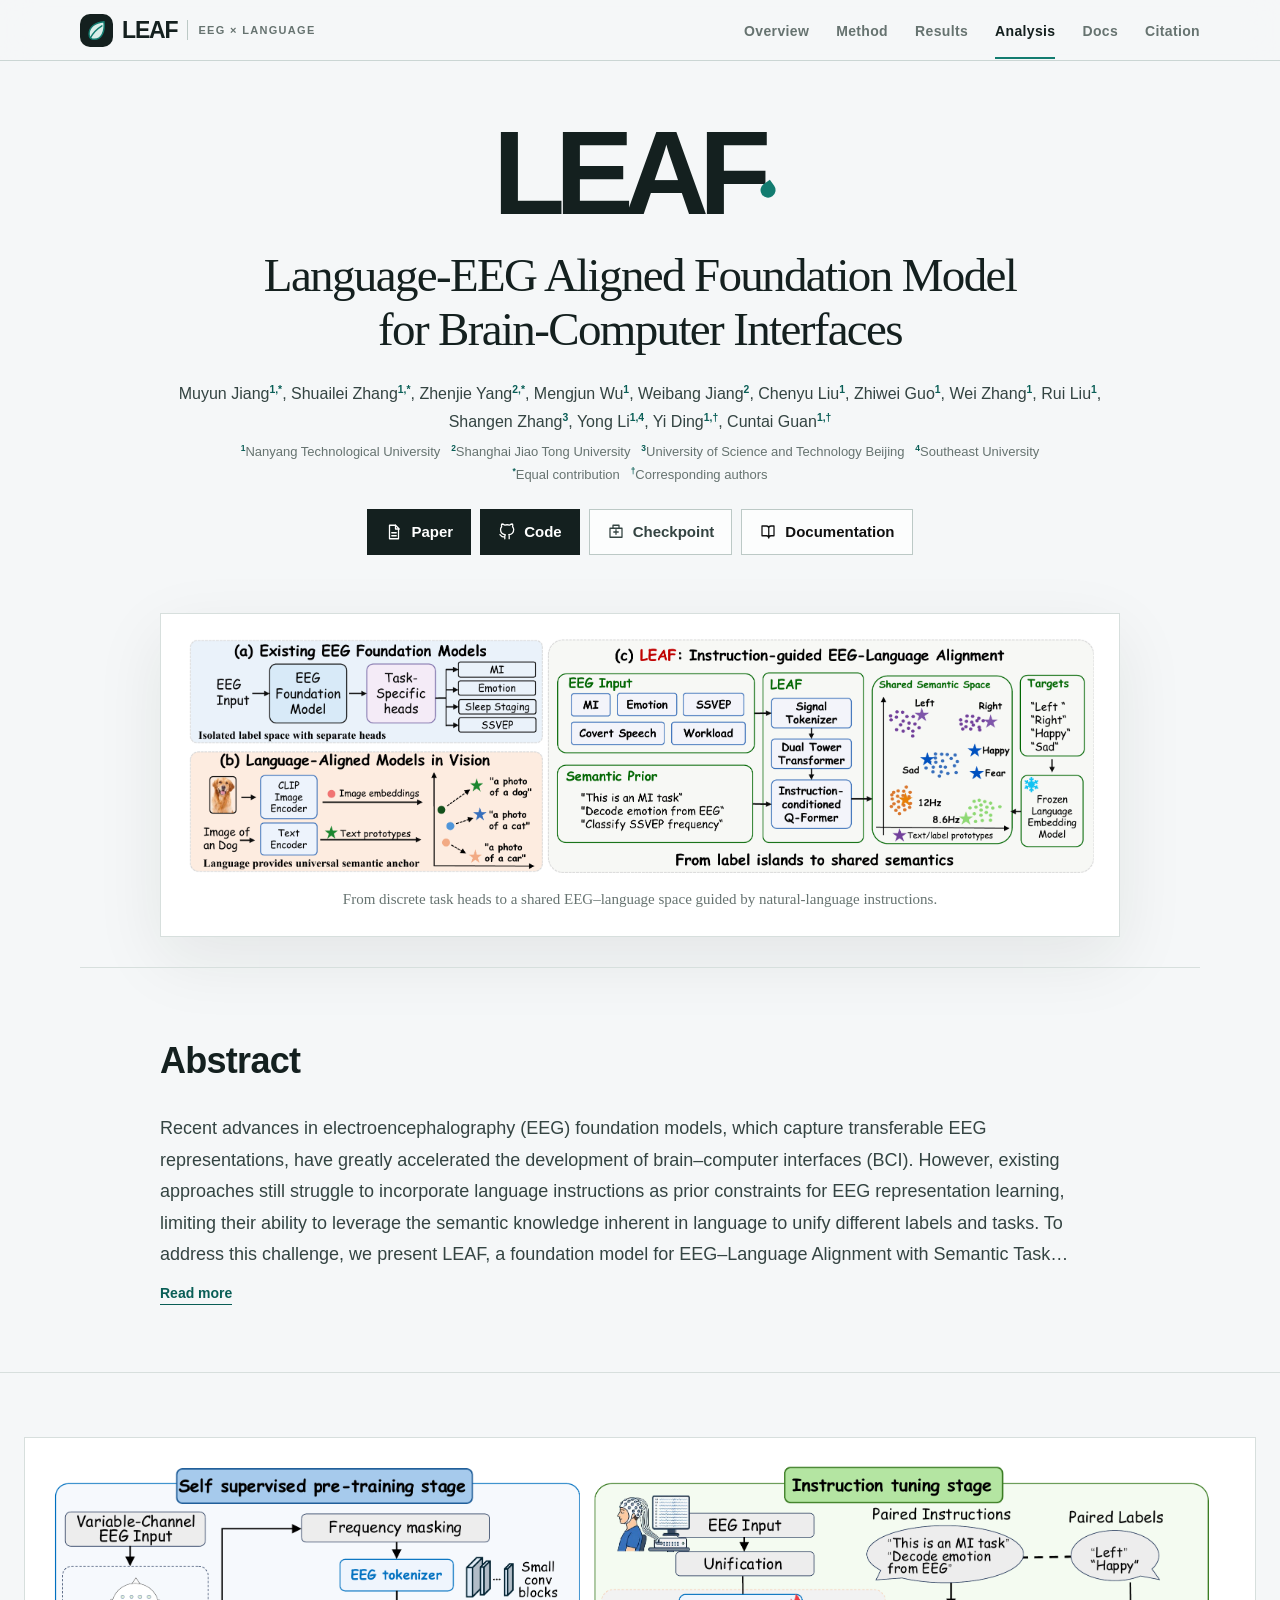
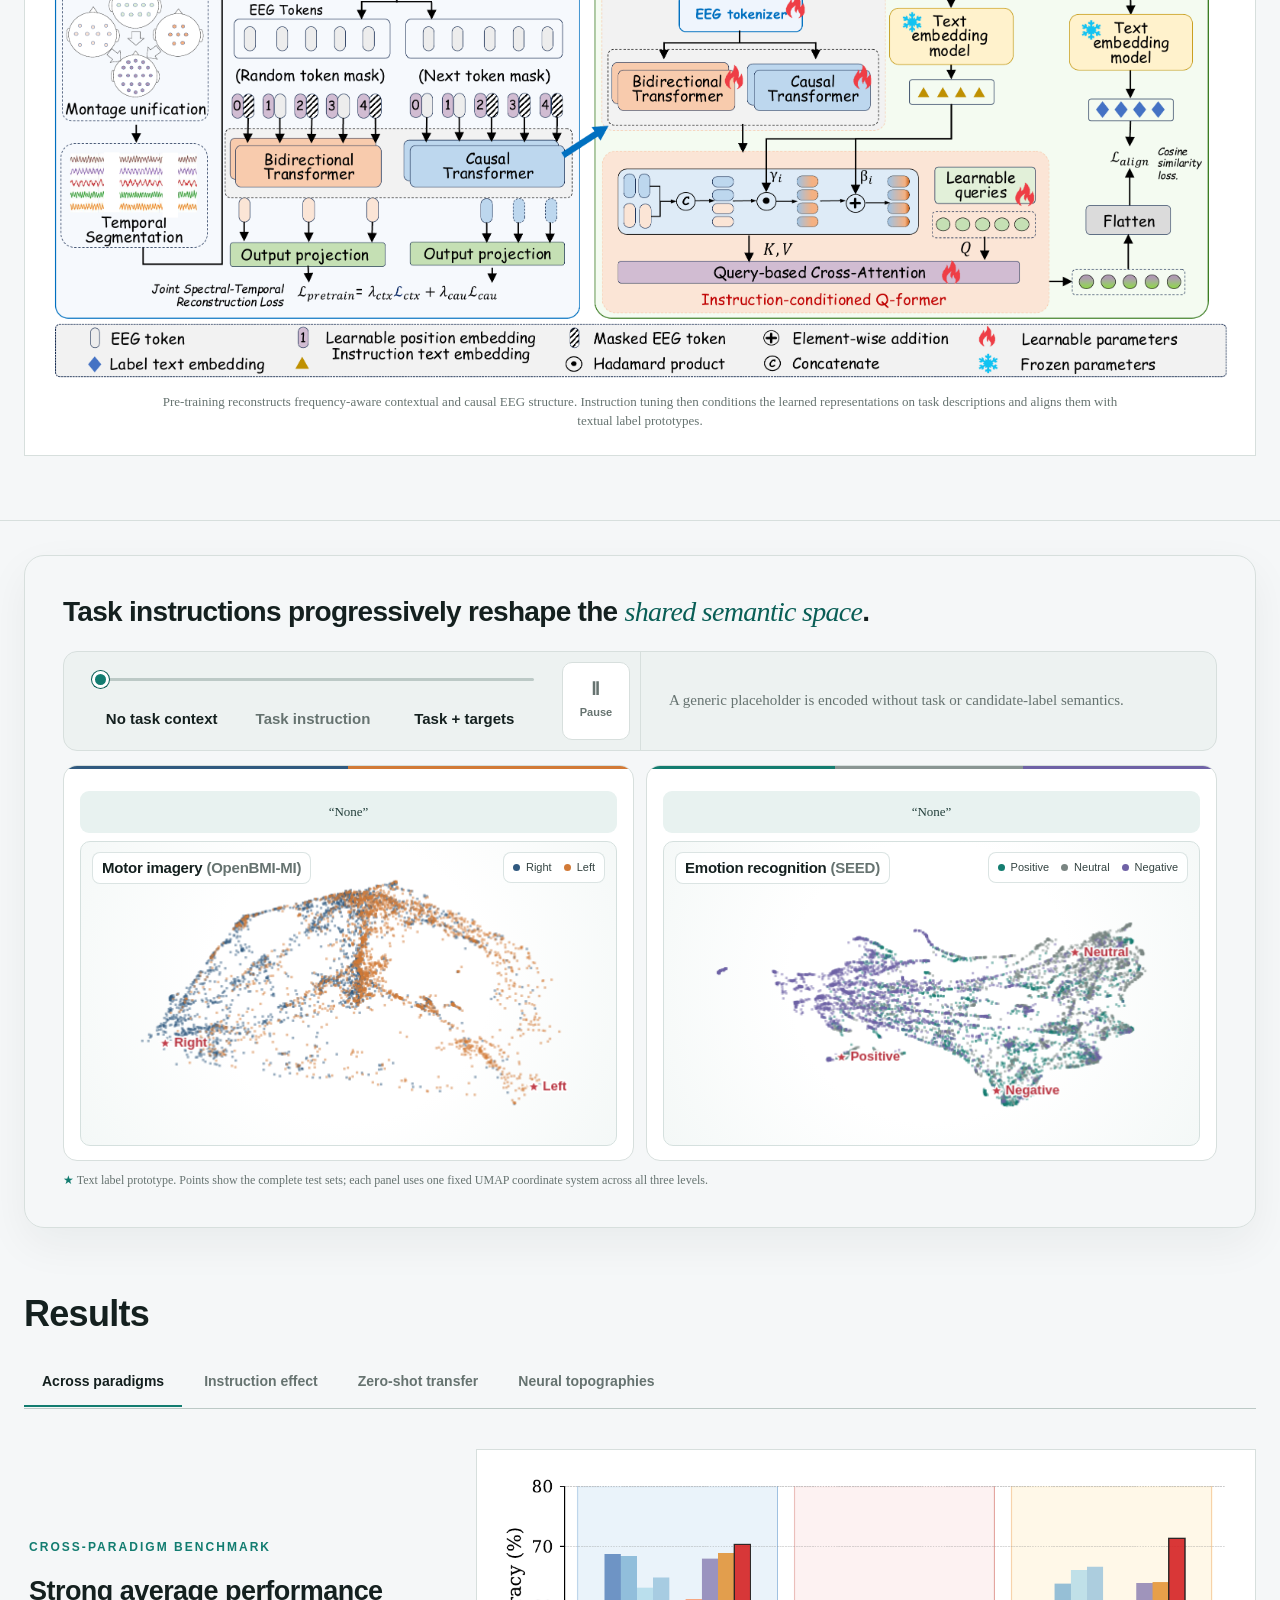
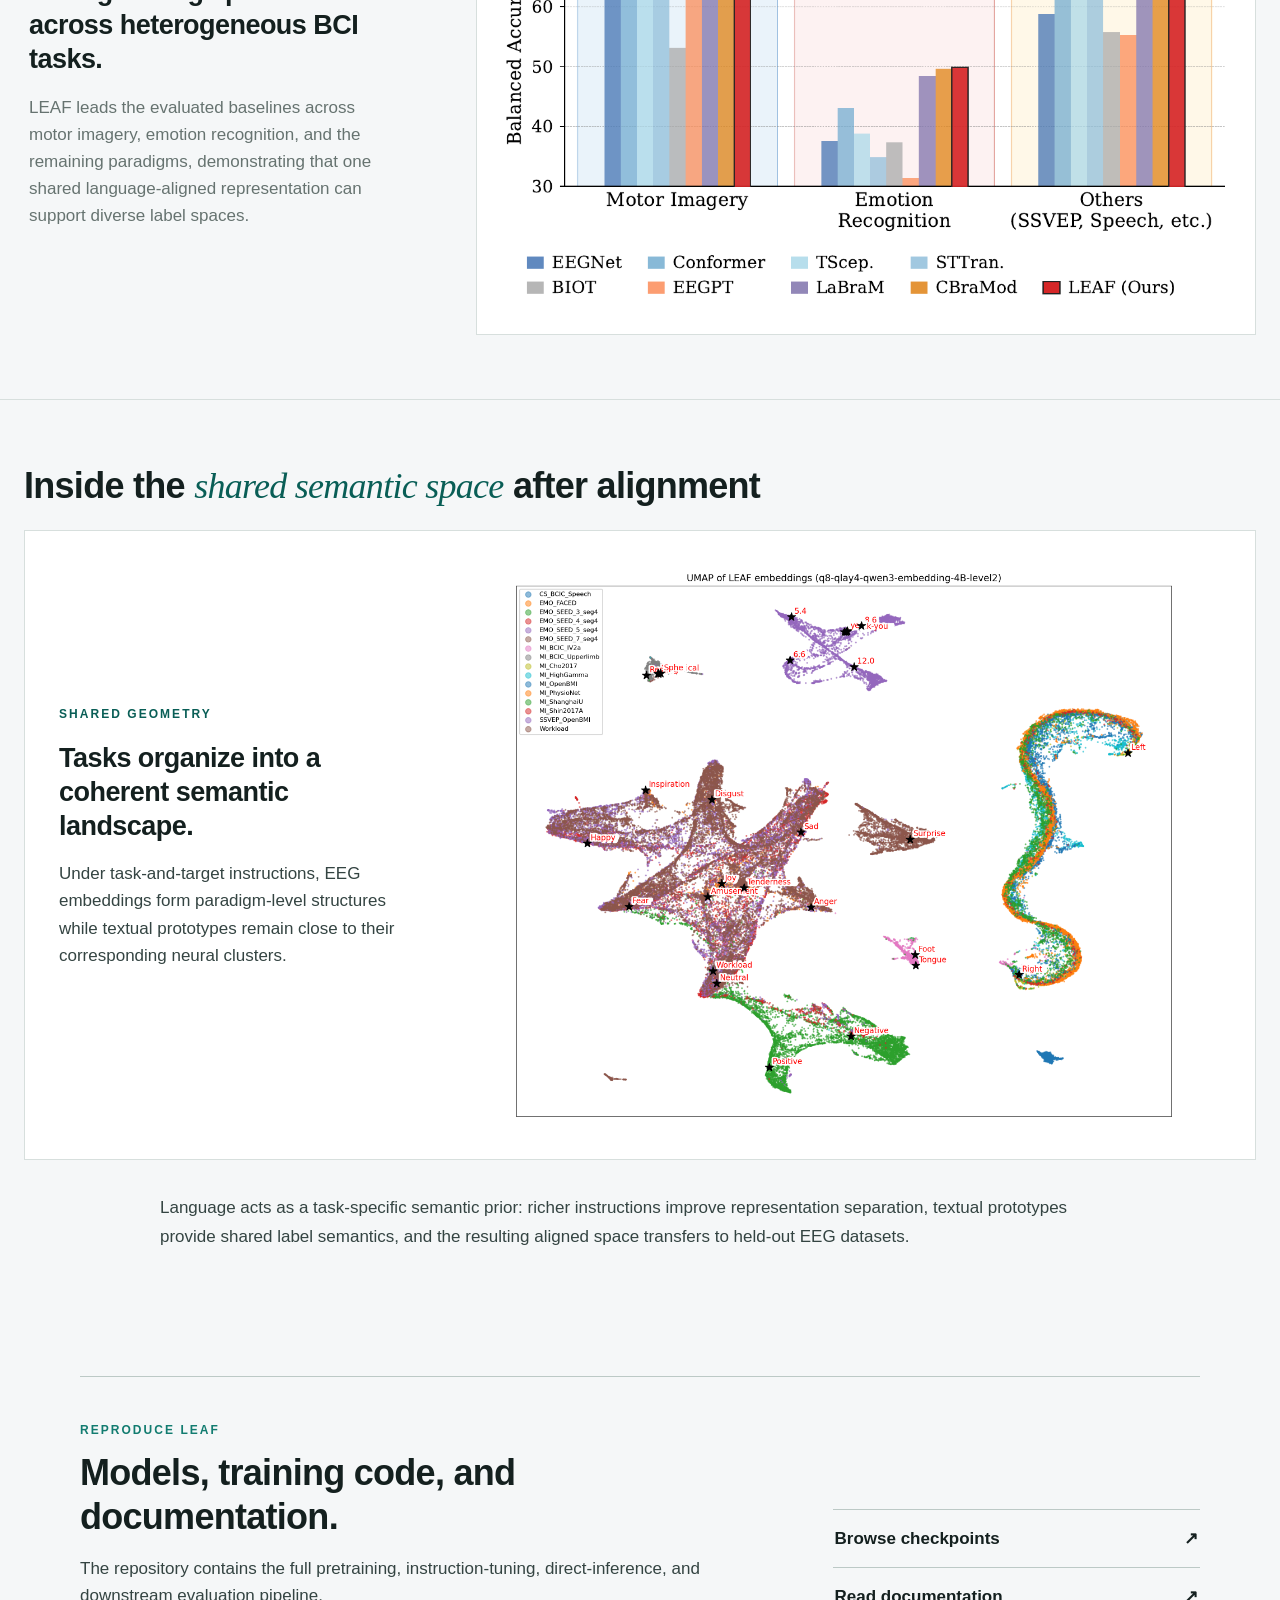
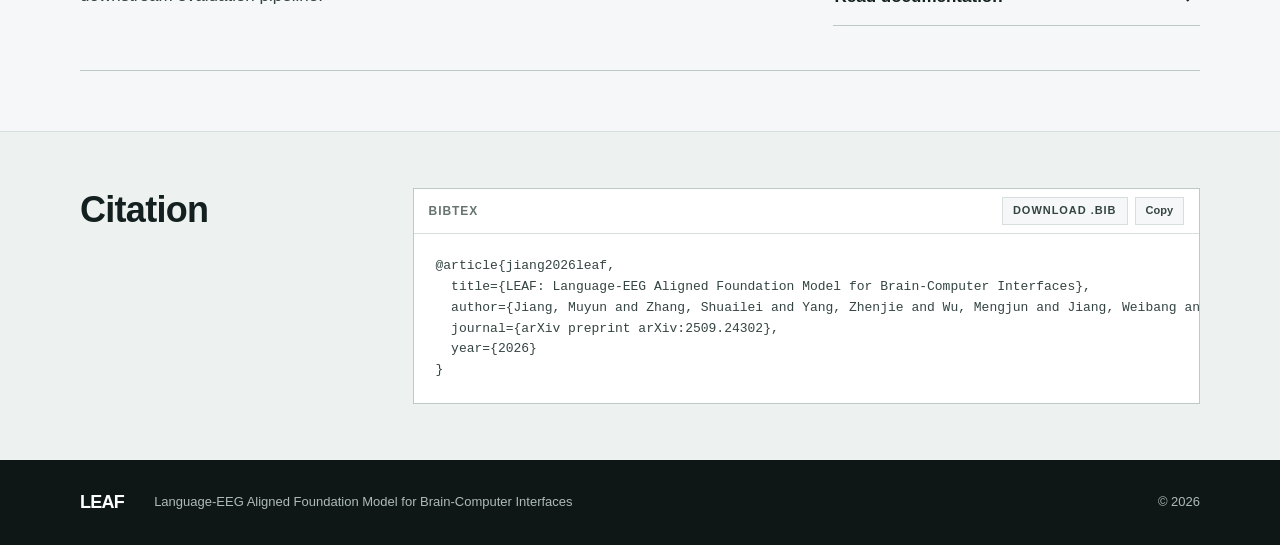
==== index.html @ b7513047 "init public release" ====
<!doctype html>
<html lang="en">
<head>
  <meta charset="utf-8">
  <meta name="viewport" content="width=device-width, initial-scale=1">
  <meta name="description" content="LEAF aligns EEG signals with natural-language instructions for transferable brain-computer interfaces.">
  <meta name="theme-color" content="#f5f7f8">
  <meta property="og:type" content="website">
  <meta property="og:title" content="LEAF — Language-EEG Aligned Foundation Model">
  <meta property="og:description" content="Semantic task instruction and querying for generalizable EEG decoding.">
  <meta property="og:image" content="assets/figures/leaf-overview.png">
  <title>LEAF | Language-EEG Aligned Foundation Model</title>
  <link rel="icon" href="assets/leaf-mark.svg" type="image/svg+xml">
  <link rel="stylesheet" href="assets/style.css?v=20260825-2">
</head>
<body>
  <a class="skip-link" href="#main">Skip to content</a>

  <header class="site-header" id="top">
    <nav class="nav shell" aria-label="Primary navigation">
      <a class="brand" href="#top" aria-label="LEAF EEG and Language project home">
        <span class="brand-mark" aria-hidden="true">
          <svg viewBox="0 0 40 40"><path d="M31 7C18 8 9 15 9 25c0 5 3 8 8 8 10 0 16-11 14-26Z"/><path d="M11 31c4-8 9-13 17-18"/></svg>
        </span>
        <span class="brand-copy">
          <span class="brand-name">LE<span>AF</span></span>
          <span class="brand-divider" aria-hidden="true"></span>
          <span class="brand-context">EEG × Language</span>
        </span>
      </a>
      <button class="nav-toggle" type="button" aria-expanded="false" aria-controls="nav-links" aria-label="Toggle navigation">
        <span></span><span></span><span></span>
      </button>
      <div class="nav-links" id="nav-links">
        <a href="#overview">Overview</a>
        <a href="#method">Method</a>
        <a href="#results">Results</a>
        <a href="#analysis">Analysis</a>
        <a href="docs/">Docs</a>
        <a href="#citation">Citation</a>
      </div>
    </nav>
  </header>

  <main id="main">
    <section class="hero shell" aria-labelledby="paper-title">
      <h1 id="paper-title">
        <span class="project-name">LEAF</span>
        <span class="paper-title">Language-EEG Aligned Foundation Model<br class="desktop-break"> for Brain-Computer Interfaces</span>
      </h1>

      <div class="authors" aria-label="Authors and affiliations">
        <p class="author-names">
          Muyun Jiang<sup>1,*</sup>, Shuailei Zhang<sup>1,*</sup>, Zhenjie Yang<sup>2,*</sup>, Mengjun Wu<sup>1</sup>,
          Weibang Jiang<sup>2</sup>, Chenyu Liu<sup>1</sup>, Zhiwei Guo<sup>1</sup>, Wei Zhang<sup>1</sup>, Rui Liu<sup>1</sup>,<br>
          Shangen Zhang<sup>3</sup>, Yong Li<sup>1,4</sup>, Yi Ding<sup>1,†</sup>, Cuntai Guan<sup>1,†</sup>
        </p>
        <p class="affiliations">
          <sup>1</sup>Nanyang Technological University &nbsp;
          <sup>2</sup>Shanghai Jiao Tong University &nbsp;
          <sup>3</sup>University of Science and Technology Beijing &nbsp;
          <sup>4</sup>Southeast University<br>
          <sup>*</sup>Equal contribution &nbsp; <sup>†</sup>Corresponding authors
        </p>
      </div>

      <div class="resource-row" aria-label="Project resources">
        <a class="resource-link primary" href="https://arxiv.org/abs/2509.24302" target="_blank" rel="noreferrer">
          <svg viewBox="0 0 24 24" aria-hidden="true"><path d="M6 3h8l4 4v14H6z"/><path d="M14 3v5h5M9 13h6M9 17h6"/></svg>
          Paper
        </a>
        <a class="resource-link primary" href="https://github.com/Jiang-Muyun/LEAF.devel" target="_blank" rel="noreferrer">
          <svg viewBox="0 0 24 24" aria-hidden="true"><path d="M8.7 18.2c-4.4 1.3-4.4-2.2-6.2-2.7m12.4 5.4v-3.4c0-1 .1-1.4-.5-2 3.2-.4 6.5-1.6 6.5-7A5.5 5.5 0 0 0 19.4 5c.1-.4.6-1.9-.1-3.6 0 0-1.2-.4-3.7 1.4a12.8 12.8 0 0 0-6.8 0C6.2 1 5 1.4 5 1.4 4.3 3 4.8 4.6 4.9 5a5.5 5.5 0 0 0-1.5 3.8c0 5.3 3.3 6.5 6.5 6.9-.4.4-.8 1.1-.8 2.1V21"/></svg>
          Code
        </a>
        <a class="resource-link" href="https://github.com/Jiang-Muyun/LEAF.devel/releases" target="_blank" rel="noreferrer">
          <svg viewBox="0 0 24 24" aria-hidden="true"><path d="M4 7h16v12H4zM8 3h8v4H8zM9 12h6M12 9v6"/></svg>
          Checkpoint
        </a>
        <a class="resource-link documentation-link" href="docs/">
          <svg viewBox="0 0 24 24" aria-hidden="true"><path d="M4 4h6c2 0 3 1 3 3v13c0-2-1-3-3-3H4zM20 4h-4c-2 0-3 1-3 3v13c0-2 1-3 3-3h4z"/></svg>
          Documentation
        </a>
      </div>

      <figure class="hero-figure paper-figure">
        <button class="figure-button" type="button" data-lightbox="assets/figures/leaf-overview.png" aria-label="Open LEAF motivation and overview figure">
          <img src="assets/figures/leaf-overview.png" width="2481" height="638" alt="LEAF motivation and high-level EEG-language alignment overview">
        </button>
        <figcaption>From discrete task heads to a shared EEG–language space guided by natural-language instructions.</figcaption>
      </figure>
    </section>

    <section class="section overview-section shell" id="overview">
      <header class="abstract-heading">
        <h2>Abstract</h2>
      </header>
      <div class="abstract-body" id="abstract-body">
        <p class="abstract-text" id="abstract-text">Recent advances in electroencephalography (EEG) foundation models, which capture transferable EEG representations, have greatly accelerated the development of brain–computer interfaces (BCI). However, existing approaches still struggle to incorporate language instructions as prior constraints for EEG representation learning, limiting their ability to leverage the semantic knowledge inherent in language to unify different labels and tasks. To address this challenge, we present LEAF, a foundation model for EEG–Language Alignment with Semantic Task Instruction and Querying. LEAF integrates task-aware semantic guidance to produce structured and linguistically aligned EEG embeddings, thereby enhancing decoding robustness and transferability. In the EEG pretraining stage, we introduce a joint Spectral–Temporal Reconstruction (STR) framework that captures the coupled spectral rhythms and temporal dynamics of EEG signals. STR applies randomized spectral perturbation to enhance frequency robustness and uses two complementary temporal objectives to learn both contextual and sequential structure. In the EEG–Language alignment stage, we propose the Instruction-conditioned Q-Former (IQF). This query-based cross-attention transformer injects instruction embeddings into EEG tokens and achieves semantic alignment with textual label embeddings through learnable queries. We evaluate LEAF on 16 downstream datasets spanning motor imagery, emotion recognition, steady-state visual evoked potentials, covert speech, and healthcare tasks. LEAF achieves state-of-the-art performance on 12 of the 16 datasets and obtains the best average results across all five task categories. Importantly, our analyses reveal for the first time that explicit task instructions serve as semantic priors guiding EEG embeddings into coherent and linguistically grounded spaces. The code and pre-trained weights will be released.</p>
        <button class="abstract-toggle" id="abstract-toggle" type="button" aria-controls="abstract-text" aria-expanded="false" hidden>Read more</button>
      </div>
    </section>

    <section class="section method-section" id="method">
      <div class="shell-wide">
        <figure class="paper-figure architecture-figure">
          <button class="figure-button" type="button" data-lightbox="assets/figures/leaf-architecture.png" aria-label="Open LEAF architecture figure">
            <img src="assets/figures/leaf-architecture.png" width="3097" height="1356" alt="LEAF architecture showing spectral-temporal pretraining and instruction tuning" loading="lazy">
          </button>
          <figcaption>Pre-training reconstructs frequency-aware contextual and causal EEG structure. Instruction tuning then conditions the learned representations on task descriptions and aligns them with textual label prototypes.</figcaption>
        </figure>

      </div>
    </section>

    <section class="instruction-block shell-wide" aria-labelledby="instruction-heading">
      <div class="instruction-intro">
        <h3 id="instruction-heading">Task instructions progressively reshape the <em class="semantic-highlight">shared semantic space</em>.</h3>
      </div>

      <div class="semantic-demo" id="semantic-demo" data-state="loading">
        <div class="guidance-row">
          <div class="guidance-input-group">
            <div class="guidance-control">
              <label class="sr-only" for="guidance-range">Instruction guidance level</label>
              <input class="guidance-range" id="guidance-range" type="range" min="0" max="2" step="1" value="0" aria-valuetext="No task context" aria-describedby="guidance-summary">
              <div class="guidance-stops" role="group" aria-label="Select instruction guidance level">
                <button class="guidance-button active" type="button" data-guidance-level="0" aria-pressed="true">
                  <strong>No task context</strong>
                </button>
                <button class="guidance-button" type="button" data-guidance-level="1" aria-pressed="false">
                  <strong>Task instruction</strong>
                </button>
                <button class="guidance-button" type="button" data-guidance-level="2" aria-pressed="false">
                  <strong>Task + targets</strong>
                </button>
              </div>
            </div>
            <button class="guidance-pause" id="guidance-pause" type="button" aria-label="Pause automatic guidance cycle" aria-pressed="false">
              <span class="guidance-pause-icon" aria-hidden="true">Ⅱ</span>
              <span class="guidance-pause-label">Pause</span>
            </button>
          </div>
          <p class="guidance-summary" id="guidance-summary" aria-live="polite">A generic placeholder is encoded without task or candidate-label semantics.</p>
        </div>

        <div class="cluster-grid">
          <article class="cluster-card" data-demo-dataset="MI_OpenBMI">
            <div class="prompt-details"><p class="demo-prompt">“None”</p></div>
            <div class="cluster-canvas-wrap">
              <canvas class="cluster-canvas" width="640" height="430" role="img" aria-label="OpenBMI-MI embedding clusters under no task context">Interactive cluster plot for OpenBMI-MI.</canvas>
              <span class="cluster-loading">Loading precomputed embeddings…</span>
              <span class="cluster-tooltip" hidden></span>
              <div class="cluster-legend" aria-label="OpenBMI-MI class legend"></div>
              <header class="cluster-header">
                <h4>Motor imagery <span>(OpenBMI-MI)</span></h4>
              </header>
            </div>
          </article>

          <article class="cluster-card" data-demo-dataset="EMO_SEED_3_seg4">
            <div class="prompt-details"><p class="demo-prompt">“None”</p></div>
            <div class="cluster-canvas-wrap">
              <canvas class="cluster-canvas" width="640" height="430" role="img" aria-label="SEED embedding clusters under no task context">Interactive cluster plot for SEED.</canvas>
              <span class="cluster-loading">Loading precomputed embeddings…</span>
              <span class="cluster-tooltip" hidden></span>
              <div class="cluster-legend" aria-label="SEED class legend"></div>
              <header class="cluster-header">
                <h4>Emotion recognition <span>(SEED)</span></h4>
              </header>
            </div>
          </article>
        </div>

        <p class="projection-note"><span aria-hidden="true">★</span> Text label prototype. Points show the complete test sets; each panel uses one fixed UMAP coordinate system across all three levels.</p>
        <p class="demo-error" role="status" hidden>The interactive data could not be loaded. A static view is shown below.</p>
        <figure class="semantic-fallback demo-fallback" hidden>
          <img src="assets/figures/semantic-guidance-demo-fallback.png" width="1857" height="741" alt="OpenBMI-MI and SEED embedding clusters with task and target guidance" loading="lazy">
        </figure>
        <noscript>
          <figure class="semantic-fallback">
            <img src="assets/figures/semantic-guidance-demo-fallback.png" width="1857" height="741" alt="OpenBMI-MI and SEED embedding clusters with task and target guidance" loading="lazy">
          </figure>
        </noscript>
      </div>
    </section>

    <section class="section results-section shell-wide" id="results">
      <header class="section-heading">
        <p class="section-index">03</p>
        <h2>Results</h2>
      </header>

      <div class="result-tabs" role="tablist" aria-label="Choose a result figure">
        <button class="result-tab active" type="button" role="tab" aria-selected="true" data-result="paradigm">Across paradigms</button>
        <button class="result-tab" type="button" role="tab" aria-selected="false" data-result="instructions">Instruction effect</button>
        <button class="result-tab" type="button" role="tab" aria-selected="false" data-result="zeroshot">Zero-shot transfer</button>
        <button class="result-tab" type="button" role="tab" aria-selected="false" data-result="topographies">Neural topographies</button>
      </div>

      <article class="result-panel" id="result-panel" data-result="paradigm" aria-live="polite">
        <div class="result-copy">
          <p class="kicker" id="result-kicker">Cross-paradigm benchmark</p>
          <h3 id="result-title">Strong average performance across heterogeneous BCI tasks.</h3>
          <p id="result-description">LEAF leads the evaluated baselines across motor imagery, emotion recognition, and the remaining paradigms, demonstrating that one shared language-aligned representation can support diverse label spaces.</p>
        </div>
        <figure class="paper-figure result-figure">
          <button class="figure-button" type="button" id="result-lightbox" data-lightbox="assets/figures/paradigm-results.png" aria-label="Open result figure">
            <img id="result-image" src="assets/figures/paradigm-results.png" width="1098" height="663" alt="Average balanced accuracy by BCI paradigm" loading="lazy">
          </button>
        </figure>
      </article>

    </section>

    <section class="section analysis-section" id="analysis">
      <div class="shell-wide">
        <header class="section-heading">
          <p class="section-index">04</p>
          <h2>Inside the <em class="semantic-highlight">shared semantic space</em> after alignment</h2>
        </header>

        <div class="analysis-grid">
          <article class="analysis-card wide-card">
            <div class="analysis-copy">
              <p class="kicker">Shared geometry</p>
              <h3>Tasks organize into a coherent semantic landscape.</h3>
              <p>Under task-and-target instructions, EEG embeddings form paradigm-level structures while textual prototypes remain close to their corresponding neural clusters.</p>
            </div>
            <figure class="paper-figure">
              <button class="figure-button" type="button" data-lightbox="assets/figures/embedding-space.png" aria-label="Open UMAP embedding visualization">
                <img src="assets/figures/embedding-space.png" width="2400" height="2000" alt="UMAP projection of LEAF EEG embeddings and text prototypes" loading="lazy">
              </button>
            </figure>
          </article>

        </div>

        <p class="findings-summary">Language acts as a task-specific semantic prior: richer instructions improve representation separation, textual prototypes provide shared label semantics, and the resulting aligned space transfers to held-out EEG datasets.</p>
      </div>
    </section>

    <section class="section release-section shell" id="checkpoint">
      <div class="release-card">
        <div>
          <p class="kicker">Reproduce LEAF</p>
          <h2>Models, training code, and documentation.</h2>
          <p>The repository contains the full pretraining, instruction-tuning, direct-inference, and downstream evaluation pipeline.</p>
        </div>
        <div class="release-actions">
          <a href="https://github.com/Jiang-Muyun/LEAF.devel/releases" target="_blank" rel="noreferrer">Browse checkpoints <span>↗</span></a>
          <a href="https://github.com/Jiang-Muyun/LEAF.devel/tree/main/LEAF" target="_blank" rel="noreferrer">Read documentation <span>↗</span></a>
        </div>
      </div>
    </section>

    <section class="citation-section" id="citation">
      <div class="shell citation-layout">
        <div>
          <p class="section-index">05</p>
          <h2>Citation</h2>
        </div>
        <div class="citation-box">
          <div class="citation-toolbar">
            <span>BibTeX</span>
            <div class="citation-actions">
              <a href="assets/jiang2026leaf.bib" download="jiang2026leaf.bib">Download .bib</a>
              <button id="copy-citation" type="button">Copy</button>
            </div>
          </div>
          <pre id="citation-text">@article{jiang2026leaf,
  title={LEAF: Language-EEG Aligned Foundation Model for Brain-Computer Interfaces},
  author={Jiang, Muyun and Zhang, Shuailei and Yang, Zhenjie and Wu, Mengjun and Jiang, Weibang and Liu, Chenyu and Guo, Zhiwei and Zhang, Wei and Liu, Rui and Zhang, Shangen and Li, Yong and Ding, Yi and Guan, Cuntai},
  journal={arXiv preprint arXiv:2509.24302},
  year={2026}
}</pre>
        </div>
      </div>
    </section>
  </main>

  <footer class="footer">
    <div class="shell footer-inner">
      <a class="footer-brand" href="#top">LEAF</a>
      <p>Language-EEG Aligned Foundation Model for Brain-Computer Interfaces</p>
      <span>© <span id="year">2026</span></span>
    </div>
  </footer>

  <dialog class="lightbox" id="lightbox" aria-label="Expanded paper figure">
    <button class="lightbox-close" type="button" aria-label="Close enlarged figure">×</button>
    <img alt="Expanded paper figure">
  </dialog>

  <script src="assets/script.js?v=20260820-2"></script>
</body>
</html>
---- assets/style.css ----
:root {
  color-scheme: light;
  --page: #f5f7f8;
  --paper: #ffffff;
  --paper-muted: #edf2f1;
  --ink: #14201f;
  --ink-soft: #344442;
  --muted: #667370;
  --line: #d7dfdd;
  --line-strong: #bcc9c6;
  --accent: #127c70;
  --accent-dark: #095e56;
  --accent-pale: #d9eee9;
  --blue: #315a80;
  --shell: 1120px;
  --shell-wide: 1280px;
  --sans: Inter, ui-sans-serif, -apple-system, BlinkMacSystemFont, "Segoe UI", sans-serif;
  --serif: Georgia, "Times New Roman", serif;
  --mono: "SFMono-Regular", Consolas, "Liberation Mono", monospace;
  --shadow: 0 22px 65px rgba(20, 32, 31, 0.08);
}

*,
*::before,
*::after {
  box-sizing: border-box;
}

[hidden] {
  display: none !important;
}

.sr-only {
  position: absolute;
  overflow: hidden;
  width: 1px;
  height: 1px;
  padding: 0;
  margin: -1px;
  clip: rect(0, 0, 0, 0);
  white-space: nowrap;
  border: 0;
}

html {
  scroll-behavior: smooth;
  scroll-padding-top: 76px;
}

body {
  margin: 0;
  color: var(--ink);
  background: var(--page);
  font-family: var(--sans);
  font-size: 17px;
  line-height: 1.6;
  -webkit-font-smoothing: antialiased;
  text-rendering: optimizeLegibility;
}

body.dialog-open {
  overflow: hidden;
}

img {
  display: block;
  max-width: 100%;
  height: auto;
}

button,
a {
  color: inherit;
  font: inherit;
}

a {
  text-underline-offset: 3px;
}

button {
  cursor: pointer;
}

:focus-visible {
  outline: 2px solid var(--accent);
  outline-offset: 3px;
}

::selection {
  color: #092e2a;
  background: #bce4da;
}

.shell,
.shell-wide {
  width: min(var(--shell), calc(100% - 48px));
  margin-inline: auto;
}

.shell-wide {
  width: min(var(--shell-wide), calc(100% - 48px));
}

.skip-link {
  position: fixed;
  z-index: 1000;
  top: -60px;
  left: 16px;
  padding: 9px 14px;
  color: #fff;
  background: var(--ink);
  text-decoration: none;
}

.skip-link:focus {
  top: 12px;
}

/* Navigation */
.site-header {
  position: sticky;
  z-index: 80;
  top: 0;
  border-bottom: 1px solid rgba(188, 201, 198, 0.72);
  background: rgba(245, 247, 248, 0.9);
  backdrop-filter: blur(16px) saturate(130%);
}

.nav {
  display: flex;
  min-height: 60px;
  align-items: center;
  justify-content: space-between;
  gap: 28px;
}

.brand {
  display: inline-flex;
  align-items: center;
  gap: 9px;
  color: var(--ink);
  font-size: 23px;
  font-weight: 800;
  letter-spacing: -0.05em;
  line-height: 1;
  text-decoration: none;
}

.brand-copy {
  display: inline-flex;
  align-items: center;
  gap: 10px;
}

.brand-divider {
  width: 1px;
  height: 20px;
  background: var(--line-strong);
}

.brand-context {
  color: var(--muted);
  font-size: 11px;
  font-weight: 750;
  letter-spacing: 0.12em;
  text-transform: uppercase;
  white-space: nowrap;
}

.brand-mark {
  display: grid;
  width: 33px;
  height: 33px;
  place-items: center;
  border-radius: 10px;
  background: var(--ink);
}

.brand-mark svg {
  width: 27px;
  height: 27px;
  fill: var(--accent-pale);
  stroke: var(--accent);
  stroke-width: 2.1;
  stroke-linecap: round;
}

.nav-links {
  display: flex;
  align-items: center;
  gap: 27px;
}

.nav-links a {
  position: relative;
  padding: 18px 0 15px;
  color: var(--muted);
  font-size: 14px;
  font-weight: 700;
  letter-spacing: 0.025em;
  text-decoration: none;
}

.nav-links a::after {
  position: absolute;
  right: 50%;
  bottom: -1px;
  left: 50%;
  height: 2px;
  background: var(--accent);
  content: "";
  transition: right 160ms ease, left 160ms ease;
}

.nav-links a:hover,
.nav-links a[aria-current="true"] {
  color: var(--ink);
}

.nav-links a:hover::after,
.nav-links a[aria-current="true"]::after {
  right: 0;
  left: 0;
}

.nav-toggle {
  display: none;
  width: 44px;
  height: 44px;
  padding: 10px;
  border: 0;
  background: transparent;
}

.nav-toggle span {
  display: block;
  width: 22px;
  height: 1.5px;
  margin: 5px auto;
  background: var(--ink);
  transition: transform 160ms ease, opacity 160ms ease;
}

/* Hero */
.hero {
  padding-top: clamp(30px, 4vw, 54px);
  padding-bottom: 30px;
  text-align: center;
}

.eyebrow,
.kicker {
  margin: 0 0 11px;
  color: var(--accent);
  font-size: 12px;
  font-weight: 800;
  letter-spacing: 0.17em;
  text-transform: uppercase;
}

.hero h1 {
  max-width: 1100px;
  margin: 0 auto;
  line-height: 1.05;
  text-wrap: balance;
}

.project-name {
  display: block;
  margin-bottom: 13px;
  color: var(--ink);
  font-size: clamp(68px, 10vw, 118px);
  font-weight: 800;
  letter-spacing: -0.085em;
}

.project-name::after {
  display: inline-block;
  width: 15px;
  height: 15px;
  margin-left: 11px;
  border-radius: 50% 0 50% 50%;
  background: var(--accent);
  content: "";
  transform: rotate(-35deg) translateY(-20px);
}

.paper-title {
  display: block;
  font-family: var(--serif);
  font-size: clamp(31px, 4vw, 47px);
  font-weight: 500;
  letter-spacing: -0.035em;
  line-height: 1.14;
}

.authors {
  display: grid;
  max-width: 1050px;
  gap: 5px;
  margin: 24px auto 0;
  color: var(--muted);
}

.authors p {
  margin: 0;
}

.author-names {
  color: var(--ink-soft);
  font-size: 16px;
  line-height: 1.75;
}

.affiliations {
  font-size: 13px;
  line-height: 1.7;
}

.authors sup {
  color: var(--accent-dark);
  font-size: 0.65em;
  font-weight: 700;
}

.resource-row {
  display: flex;
  flex-wrap: wrap;
  justify-content: center;
  gap: 9px;
  margin-top: 23px;
}

.resource-link {
  display: inline-flex;
  min-height: 46px;
  align-items: center;
  justify-content: center;
  gap: 8px;
  padding: 9px 17px;
  border: 1px solid var(--line-strong);
  color: var(--ink-soft);
  background: rgba(255, 255, 255, 0.72);
  font-size: 15px;
  font-weight: 750;
  text-decoration: none;
  transition: border-color 150ms ease, background 150ms ease, color 150ms ease, transform 150ms ease;
}

.resource-link:hover {
  border-color: #8fa7a1;
  color: var(--accent-dark);
  background: #fff;
  transform: translateY(-1px);
}

.resource-link.documentation-link,
.resource-link.documentation-link:hover {
  color: #111;
}

.resource-link.primary {
  border-color: var(--ink);
  color: #fff;
  background: var(--ink);
}

.resource-link.primary:hover {
  border-color: var(--accent-dark);
  color: #fff;
  background: var(--accent-dark);
}

.resource-link svg {
  width: 18px;
  height: 18px;
  fill: none;
  stroke: currentColor;
  stroke-width: 1.7;
  stroke-linecap: round;
  stroke-linejoin: round;
}

.hero-figure {
  width: min(100%, 960px);
  margin-top: clamp(34px, 5vw, 58px);
  padding: clamp(12px, 2.3vw, 25px);
  border: 1px solid var(--line);
  background: var(--paper);
  box-shadow: var(--shadow);
}

.hero-figure figcaption {
  margin: 14px auto 0;
  color: var(--muted);
  font-family: var(--serif);
  font-size: 15px;
}

.paper-figure,
.paper-figure button {
  margin: 0;
}

.hero-figure {
  margin: clamp(34px, 5vw, 58px) auto 0;
}

.figure-button {
  display: block;
  width: 100%;
  padding: 0;
  border: 0;
  background: transparent;
}

.figure-button img {
  width: 100%;
  transition: opacity 150ms ease;
}

.figure-button:hover img {
  opacity: 0.93;
}

/* Sections */
.section {
  padding-top: clamp(44px, 5vw, 64px);
  padding-bottom: clamp(44px, 5vw, 64px);
}

.section-heading {
  display: block;
  margin-bottom: 22px;
}

.section-index {
  display: none;
}

.section-heading h2,
.citation-layout h2,
.release-card h2 {
  margin: 0;
  font-family: var(--sans);
  font-size: clamp(28px, 3vw, 36px);
  font-weight: 700;
  letter-spacing: -0.02em;
  line-height: 1.2;
}

.section-summary {
  max-width: 900px;
  margin: 12px 0 0;
  color: var(--muted);
  font-family: var(--serif);
  font-size: 16px;
  line-height: 1.6;
}

.semantic-highlight {
  color: var(--accent-dark);
  font-family: var(--serif);
  font-weight: 500;
}

.overview-section {
  border-top: 1px solid var(--line);
}

.abstract-heading {
  max-width: 960px;
  margin: 0 auto 24px;
}

.abstract-heading h2 {
  margin: 0;
  font-family: var(--sans);
  font-size: clamp(28px, 3vw, 36px);
  font-weight: 700;
  letter-spacing: -0.02em;
}

.abstract-body {
  max-width: 960px;
  margin: 0 auto;
  color: var(--ink-soft);
  font-size: 18px;
  line-height: 1.75;
}

.abstract-text {
  margin: 0;
}

.abstract-body.is-collapsed .abstract-text {
  display: -webkit-box;
  overflow: hidden;
  -webkit-box-orient: vertical;
  -webkit-line-clamp: 5;
}

.abstract-toggle {
  margin-top: 14px;
  padding: 0 0 3px;
  color: var(--accent-dark);
  border: 0;
  border-bottom: 1px solid currentColor;
  background: transparent;
  font: 700 14px/1.2 var(--sans);
  cursor: pointer;
}

.abstract-toggle:hover {
  color: var(--ink);
}

/* Method */
.method-section {
  border-top: 1px solid var(--line);
  border-bottom: 1px solid var(--line);
  background: var(--page);
}

.architecture-figure {
  padding: clamp(10px, 2vw, 24px);
  border: 1px solid var(--line);
  background: #fff;
}

.architecture-figure figcaption {
  max-width: 980px;
  margin: 12px auto 0;
  color: var(--muted);
  font-family: var(--serif);
  font-size: 13px;
  line-height: 1.5;
  text-align: center;
}

.method-grid {
  display: grid;
  grid-template-columns: repeat(2, minmax(0, 1fr));
  margin-top: 28px;
  gap: 18px;
}

.method-card {
  min-height: 0;
  padding: clamp(24px, 3vw, 34px);
  border: 1px solid var(--line);
  background: #fff;
}

.method-card.accent-card {
  color: var(--ink);
  border-color: var(--line);
  background: #fff;
}

.method-number {
  color: var(--accent);
  font-family: var(--mono);
  font-size: 12px;
  font-weight: 700;
  letter-spacing: 0.08em;
  text-transform: uppercase;
}

.accent-card .method-number {
  color: var(--accent);
}

.method-card h3,
.instruction-intro h3,
.result-copy h3,
.analysis-copy h3 {
  margin: 18px 0 13px;
  font-family: var(--sans);
  font-size: clamp(21px, 2.3vw, 27px);
  font-weight: 700;
  letter-spacing: -0.02em;
  line-height: 1.25;
}

.method-card p {
  color: var(--ink-soft);
}

.accent-card p {
  color: var(--ink-soft);
}

.method-card ul {
  display: grid;
  gap: 6px;
  margin: 22px 0 0;
  padding: 0;
  list-style: none;
}

.method-card li::before {
  margin-right: 9px;
  color: var(--accent);
  content: "—";
}

.accent-card li::before {
  color: var(--accent);
}

.instruction-block {
  --demo-accent: var(--accent);
  position: relative;
  overflow: hidden;
  margin-top: 34px;
  padding: clamp(24px, 3vw, 38px);
  color: var(--ink);
  border: 1px solid var(--line);
  border-radius: 20px;
  background: transparent;
  box-shadow: 0 16px 44px rgba(20, 32, 31, 0.055);
}

.instruction-intro {
  max-width: none;
}

.instruction-intro h3 {
  max-width: 1040px;
  margin: 0;
  color: var(--ink);
  font-size: clamp(22px, 2.2vw, 28px);
  font-weight: 680;
  letter-spacing: -0.025em;
  line-height: 1.25;
}

.semantic-demo {
  margin-top: 22px;
}

.guidance-row {
  display: grid;
  overflow: hidden;
  width: 100%;
  margin-right: auto;
  margin-left: auto;
  border: 1px solid var(--line);
  border-radius: 14px;
  background: var(--paper-muted);
  grid-template-columns: repeat(2, minmax(0, 1fr));
}

.guidance-input-group {
  display: flex;
  min-width: 0;
  align-items: stretch;
}

.guidance-control {
  min-width: 0;
  flex: 1 1 auto;
  padding: 17px 22px 0;
  border: 0;
  background: transparent;
}

.guidance-range {
  --level-progress: 0%;
  display: block;
  width: calc(100% - 12px);
  height: 22px;
  margin: 0 6px;
  appearance: none;
  background: transparent;
  cursor: pointer;
}

.guidance-range::-webkit-slider-runnable-track {
  height: 3px;
  border-radius: 2px;
  background: linear-gradient(to right, var(--demo-accent) 0 var(--level-progress), var(--line-strong) var(--level-progress) 100%);
}

.guidance-range::-moz-range-track {
  height: 3px;
  border-radius: 2px;
  background: linear-gradient(to right, var(--demo-accent) 0 var(--level-progress), var(--line-strong) var(--level-progress) 100%);
}

.guidance-range::-webkit-slider-thumb {
  width: 17px;
  height: 17px;
  margin-top: -7px;
  appearance: none;
  border: 3px solid #fff;
  border-radius: 50%;
  background: var(--demo-accent);
  box-shadow: 0 0 0 1px var(--accent-dark);
}

.guidance-range::-moz-range-thumb {
  width: 12px;
  height: 12px;
  border: 3px solid #fff;
  border-radius: 50%;
  background: var(--demo-accent);
  box-shadow: 0 0 0 1px var(--accent-dark);
}

.guidance-stops {
  display: grid;
  grid-template-columns: repeat(3, 1fr);
  margin-top: 2px;
}

.guidance-button {
  display: grid;
  min-height: 57px;
  padding: 7px 0 11px;
  border: 0;
  color: var(--muted);
  background: transparent;
  text-align: center;
  transition: color 160ms ease;
  align-content: center;
  gap: 3px;
}

.guidance-button:hover {
  color: var(--ink);
}

.guidance-button.active {
  color: var(--ink);
}

.guidance-button:last-child {
  color: var(--ink);
}

.guidance-button strong {
  font-size: 15px;
  font-weight: 750;
}

.guidance-pause {
  display: grid;
  flex: 0 0 68px;
  margin: 10px 10px 10px 0;
  padding: 10px 7px;
  color: var(--muted);
  border: 1px solid var(--line);
  border-radius: 10px;
  background: var(--paper);
  transition: color 160ms ease, border-color 160ms ease, background 160ms ease;
  place-content: center;
  gap: 6px;
}

.guidance-pause:hover,
.guidance-pause[aria-pressed="true"] {
  color: var(--accent-dark);
  border-color: var(--line-strong);
  background: #e8f2f0;
}

.guidance-pause-icon {
  font-family: var(--sans);
  font-size: 18px;
  font-weight: 800;
  line-height: 1;
}

.guidance-pause-label {
  font-size: 11px;
  font-weight: 750;
}

.guidance-summary {
  display: flex;
  min-width: 0;
  min-height: 96px;
  margin: 0;
  padding: 18px 28px;
  color: var(--muted);
  border-left: 1px solid var(--line);
  font-family: var(--serif);
  font-size: 15px;
  line-height: 1.5;
  align-items: center;
}

.cluster-grid {
  display: grid;
  grid-template-columns: repeat(2, minmax(0, 1fr));
  gap: 12px;
  margin-top: 14px;
}

.cluster-card {
  position: relative;
  overflow: hidden;
  min-width: 0;
  padding: 17px 16px 14px;
  color: var(--ink);
  border: 1px solid var(--line);
  border-radius: 14px;
  background: var(--paper);
  box-shadow: none;
}

.cluster-card::before {
  position: absolute;
  top: 0;
  right: 0;
  left: 0;
  height: 3px;
  content: "";
}

.cluster-card:first-child::before {
  background: linear-gradient(90deg, #315a80 0 50%, #d27a37 50% 100%);
}

.cluster-card:last-child::before {
  background: linear-gradient(90deg, #147d70 0 33%, #8a9693 33% 66%, #6f62a6 66% 100%);
}

.cluster-header {
  position: absolute;
  z-index: 1;
  top: 10px;
  left: 11px;
  display: flex;
  max-width: calc(100% - 22px);
  padding: 6px 9px;
  border: 1px solid rgba(213, 224, 222, 0.85);
  border-radius: 8px;
  background: rgba(255, 255, 255, 0.88);
  backdrop-filter: blur(5px);
  align-items: baseline;
  gap: 10px;
}

.cluster-header h4 {
  margin: 0;
  font-size: 15px;
  letter-spacing: -0.015em;
  line-height: 1.2;
}

.cluster-header h4 span {
  color: var(--muted);
  font-weight: 600;
}

.prompt-details {
  display: flex;
  min-height: 42px;
  margin: 8px 0;
  padding: 8px 12px;
  border: 0;
  border-radius: 9px;
  background: #e8f2f0;
  align-items: center;
  justify-content: center;
}

.demo-prompt {
  overflow-wrap: anywhere;
  margin: 0;
  color: #25413d;
  font-family: var(--serif);
  font-size: 13px;
  line-height: 1.4;
  text-align: center;
}

.cluster-canvas-wrap {
  position: relative;
  overflow: hidden;
  aspect-ratio: 1.76;
  border: 1px solid #d5e0de;
  border-radius: 10px;
  background:
    radial-gradient(circle at 50% 46%, #fff 0 45%, #f4f8f7 100%);
}

.cluster-canvas {
  display: block;
  width: 100%;
  height: 100%;
  touch-action: pan-y;
}

.cluster-loading {
  position: absolute;
  top: 50%;
  left: 50%;
  color: var(--muted);
  font-family: var(--mono);
  font-size: 11px;
  transform: translate(-50%, -50%);
}

.semantic-demo[data-state="ready"] .cluster-loading {
  display: none;
}

.cluster-tooltip {
  position: absolute;
  z-index: 2;
  padding: 4px 7px;
  color: #fff;
  border-radius: 3px;
  background: rgba(20, 32, 31, 0.9);
  font-size: 11px;
  font-weight: 700;
  line-height: 1.2;
  pointer-events: none;
  transform: translate(9px, -115%);
}

.cluster-legend {
  position: absolute;
  z-index: 1;
  top: 10px;
  right: 11px;
  display: flex;
  flex-wrap: wrap;
  justify-content: center;
  gap: 6px 12px;
  padding: 6px 9px;
  color: var(--ink-soft);
  border: 1px solid rgba(213, 224, 222, 0.85);
  border-radius: 8px;
  background: rgba(255, 255, 255, 0.88);
  backdrop-filter: blur(5px);
  font-size: 11px;
}

.cluster-legend span {
  display: inline-flex;
  align-items: center;
  gap: 6px;
}

.cluster-legend i {
  width: 7px;
  height: 7px;
  border-radius: 50%;
}

.projection-note,
.demo-error {
  margin: 10px 0 0;
  color: var(--muted);
  font-family: var(--serif);
  font-size: 12px;
  line-height: 1.5;
}

.projection-note span {
  color: var(--demo-accent);
}

.semantic-fallback {
  margin: 18px 0 0;
  border: 1px solid var(--line);
  background: #fff;
}

/* Results */
.result-tabs {
  display: flex;
  overflow-x: auto;
  gap: 4px;
  padding-bottom: 1px;
  border-bottom: 1px solid var(--line-strong);
}

.result-tab {
  flex: 0 0 auto;
  padding: 13px 18px;
  border: 0;
  border-bottom: 2px solid transparent;
  color: var(--muted);
  background: transparent;
  font-size: 14px;
  font-weight: 750;
}

.result-tab:hover,
.result-tab.active {
  color: var(--ink);
  border-bottom-color: var(--accent);
}

.result-panel {
  display: grid;
  grid-template-columns: minmax(280px, 0.65fr) minmax(0, 1.35fr);
  gap: clamp(35px, 6vw, 80px);
  padding-top: 40px;
  align-items: center;
}

.result-copy {
  padding-left: 5px;
}

.result-copy p:last-child {
  color: var(--muted);
}

.result-figure {
  padding: 18px;
  border: 1px solid var(--line);
  background: #fff;
}

.result-figure img {
  max-height: 580px;
  object-fit: contain;
}

/* Analysis */
.analysis-section {
  color: var(--ink);
  border-top: 1px solid var(--line);
  background: var(--page);
}

.analysis-section .section-index,
.analysis-section .kicker {
  color: var(--accent-dark);
}

.analysis-grid {
  display: grid;
  gap: 18px;
}

.analysis-card {
  display: grid;
  grid-template-columns: minmax(260px, 0.65fr) minmax(0, 1.35fr);
  gap: 44px;
  padding: clamp(24px, 3vw, 34px);
  border: 1px solid var(--line);
  background: #fff;
  align-items: center;
}

.analysis-card .analysis-copy p:last-child {
  color: var(--ink-soft);
}

.analysis-card .paper-figure {
  overflow: hidden;
  background: #fff;
}

.wide-card .paper-figure img {
  max-height: 560px;
  object-fit: contain;
}

.findings-summary {
  max-width: 960px;
  margin: 34px auto 0;
  color: var(--ink-soft);
  font-size: 17px;
  line-height: 1.7;
}

/* Release + citation */
.release-section {
  padding-top: 60px;
  padding-bottom: 60px;
}

.release-card {
  display: grid;
  grid-template-columns: 1.3fr 0.7fr;
  gap: 70px;
  padding: clamp(28px, 4vw, 44px) 0;
  color: var(--ink);
  border-top: 1px solid var(--line-strong);
  border-bottom: 1px solid var(--line-strong);
  background: transparent;
  align-items: end;
}

.release-card p:last-child {
  max-width: 650px;
  color: var(--ink-soft);
}

.release-actions {
  display: grid;
  border-top: 1px solid var(--line-strong);
}

.release-actions a {
  display: flex;
  justify-content: space-between;
  padding: 15px 2px;
  border-bottom: 1px solid var(--line-strong);
  font-weight: 700;
  text-decoration: none;
}

.release-actions a:hover {
  color: var(--accent-dark);
}

.citation-section {
  padding: 56px 0;
  border-top: 1px solid var(--line);
  background: var(--paper-muted);
}

.citation-layout {
  display: grid;
  grid-template-columns: 0.5fr 1.5fr;
  gap: 70px;
}

.citation-box {
  overflow: hidden;
  border: 1px solid var(--line-strong);
  background: #fff;
}

.citation-toolbar {
  display: flex;
  min-height: 45px;
  align-items: center;
  justify-content: space-between;
  padding: 0 15px;
  border-bottom: 1px solid var(--line);
  color: var(--muted);
  font-size: 12px;
  font-weight: 800;
  letter-spacing: 0.08em;
  text-transform: uppercase;
}

.citation-actions {
  display: flex;
  align-items: center;
  gap: 7px;
}

.citation-toolbar button,
.citation-toolbar a {
  padding: 5px 10px;
  border: 1px solid var(--line);
  color: var(--ink-soft);
  background: var(--page);
  font-size: 11px;
  font-weight: 750;
  line-height: 1.4;
  text-decoration: none;
}

.citation-toolbar button:hover,
.citation-toolbar a:hover {
  border-color: var(--line-strong);
  color: var(--accent-dark);
  background: #fff;
}

.citation-box pre {
  overflow-x: auto;
  margin: 0;
  padding: 22px;
  color: var(--ink-soft);
  font-family: var(--mono);
  font-size: 13px;
  line-height: 1.6;
  white-space: pre;
}

.footer {
  padding: 28px 0;
  color: #aebbb8;
  background: #0e1716;
  font-size: 13px;
}

.footer-inner {
  display: grid;
  grid-template-columns: auto 1fr auto;
  gap: 30px;
  align-items: center;
}

.footer-inner p {
  margin: 0;
}

.footer-brand {
  color: #fff;
  font-size: 18px;
  font-weight: 800;
  letter-spacing: -0.04em;
  text-decoration: none;
}

/* Lightbox */
.lightbox {
  width: min(95vw, 1500px);
  max-width: none;
  max-height: 94vh;
  padding: 42px 18px 18px;
  border: 1px solid #57625f;
  background: #fff;
  box-shadow: 0 30px 100px rgba(0, 0, 0, 0.35);
}

.lightbox::backdrop {
  background: rgba(9, 16, 15, 0.82);
  backdrop-filter: blur(4px);
}

.lightbox img {
  width: 100%;
  max-height: calc(94vh - 65px);
  object-fit: contain;
}

.lightbox-close {
  position: absolute;
  top: 4px;
  right: 10px;
  padding: 0 8px;
  border: 0;
  color: var(--ink);
  background: transparent;
  font-size: 30px;
  line-height: 1;
}

@media (max-width: 900px) {
  .nav-toggle {
    display: block;
  }

  .nav-links {
    position: absolute;
    top: 60px;
    right: 0;
    left: 0;
    display: none;
    padding: 7px 24px 16px;
    border-bottom: 1px solid var(--line);
    background: rgba(245, 247, 248, 0.98);
  }

  .nav-links.open {
    display: grid;
  }

  .nav-links a {
    padding: 10px 0;
  }

  .nav-links a::after {
    display: none;
  }

  .result-panel,
  .analysis-card,
  .release-card,
  .citation-layout {
    grid-template-columns: 1fr;
  }

  .result-copy {
    max-width: 680px;
  }

  .instruction-intro h3 {
    max-width: 680px;
  }

  .analysis-card {
    gap: 25px;
  }
}

@media (max-width: 660px) {
  body {
    font-size: 16px;
  }

  .shell,
  .shell-wide {
    width: min(100% - 28px, var(--shell));
  }

  .desktop-break {
    display: none;
  }

  .project-name {
    font-size: clamp(64px, 23vw, 92px);
  }

  .project-name::after {
    width: 10px;
    height: 10px;
    transform: rotate(-35deg) translateY(-13px);
  }

  .paper-title {
    font-size: 28px;
  }

  .author-names br {
    display: none;
  }

  .resource-link {
    min-width: calc(50% - 5px);
  }

  .hero-figure {
    padding: 8px;
  }

  .hero-figure figcaption {
    display: none;
  }

  .section-heading {
    grid-template-columns: 40px 1fr;
  }

  .method-grid,
  .cluster-grid {
    grid-template-columns: 1fr;
  }

  .method-card {
    min-height: auto;
  }

  .instruction-block {
    padding: 18px 14px;
  }

  .instruction-intro h3 {
    font-size: 22px;
  }

  .guidance-control {
    padding: 14px 10px 0;
  }

  .guidance-row {
    grid-template-columns: 1fr;
  }

  .guidance-pause {
    flex-basis: 52px;
    min-height: auto;
    margin: 8px 8px 8px 0;
    padding: 8px 5px;
  }

  .guidance-summary {
    min-height: 70px;
    padding: 13px 15px;
    border-top: 1px solid var(--line);
    border-left: 0;
  }

  .guidance-pause-label {
    display: none;
  }

  .guidance-button {
    min-height: 59px;
    padding: 7px 3px 10px;
  }

  .guidance-button strong {
    font-size: 13px;
  }

  .cluster-card {
    padding: 13px;
  }

  .cluster-header {
    top: 8px;
    left: 8px;
    display: flex;
    padding: 5px 7px;
    gap: 7px;
  }

  .cluster-legend {
    top: 8px;
    right: 8px;
    gap: 5px 8px;
    padding: 5px 7px;
    font-size: 10px;
  }

  .cluster-canvas-wrap {
    aspect-ratio: 1.45;
  }

  .release-card {
    gap: 35px;
  }

  .footer-inner {
    grid-template-columns: 1fr auto;
  }

  .footer-inner p {
    display: none;
  }
}

@media (prefers-reduced-motion: reduce) {
  html {
    scroll-behavior: auto;
  }

  *,
  *::before,
  *::after {
    transition-duration: 0.01ms !important;
  }
}
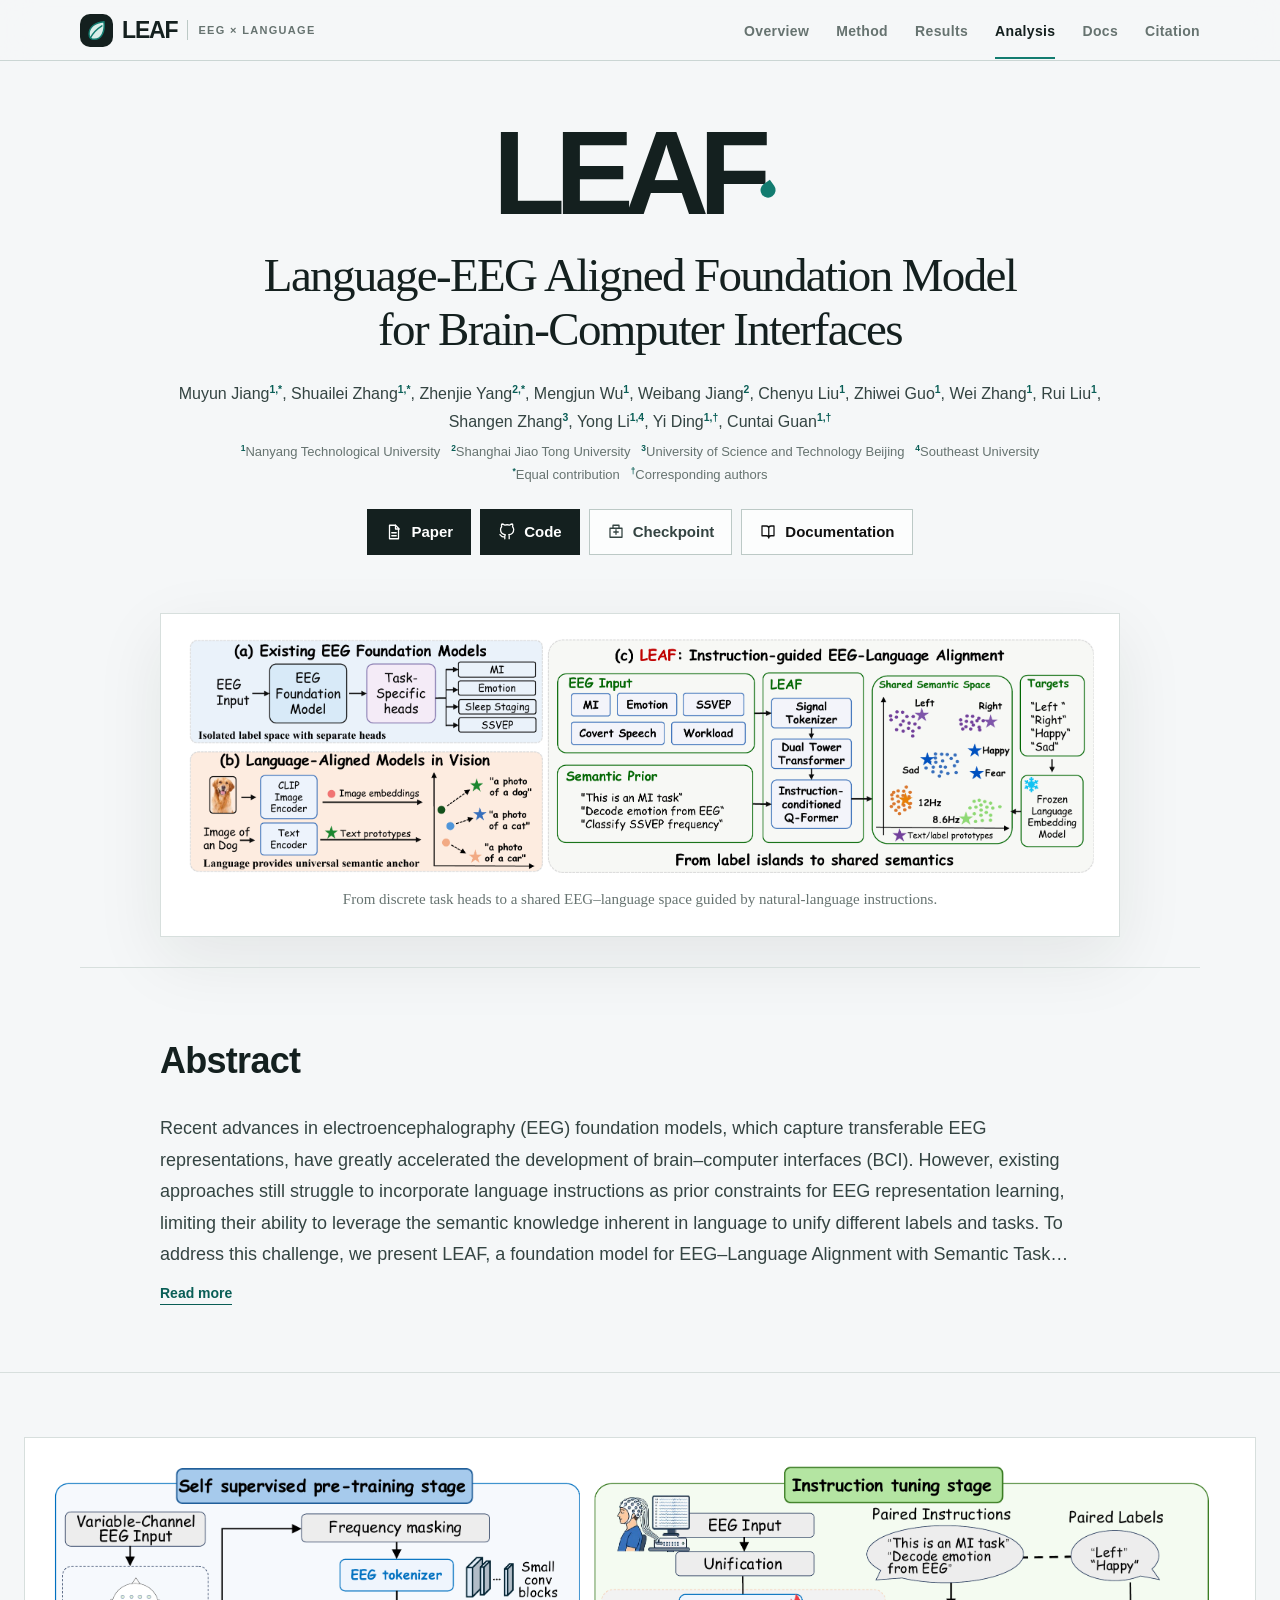
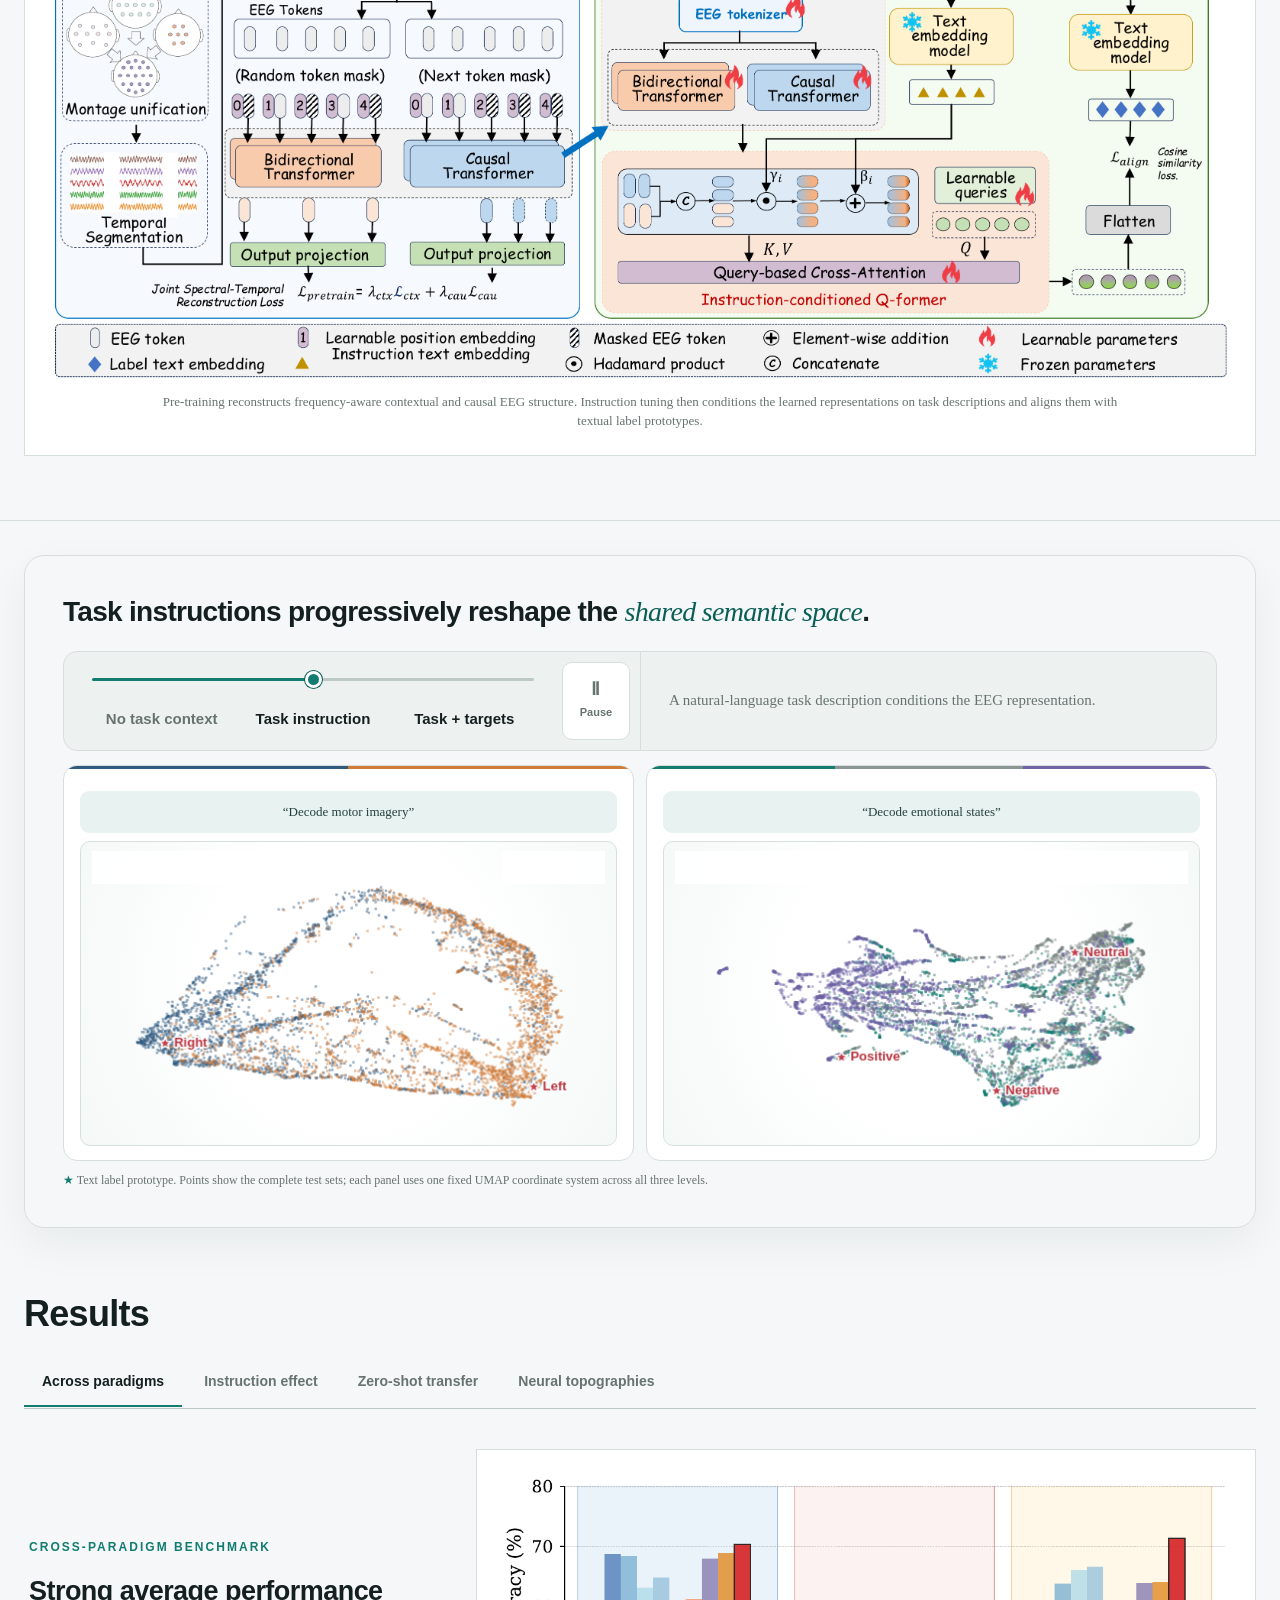
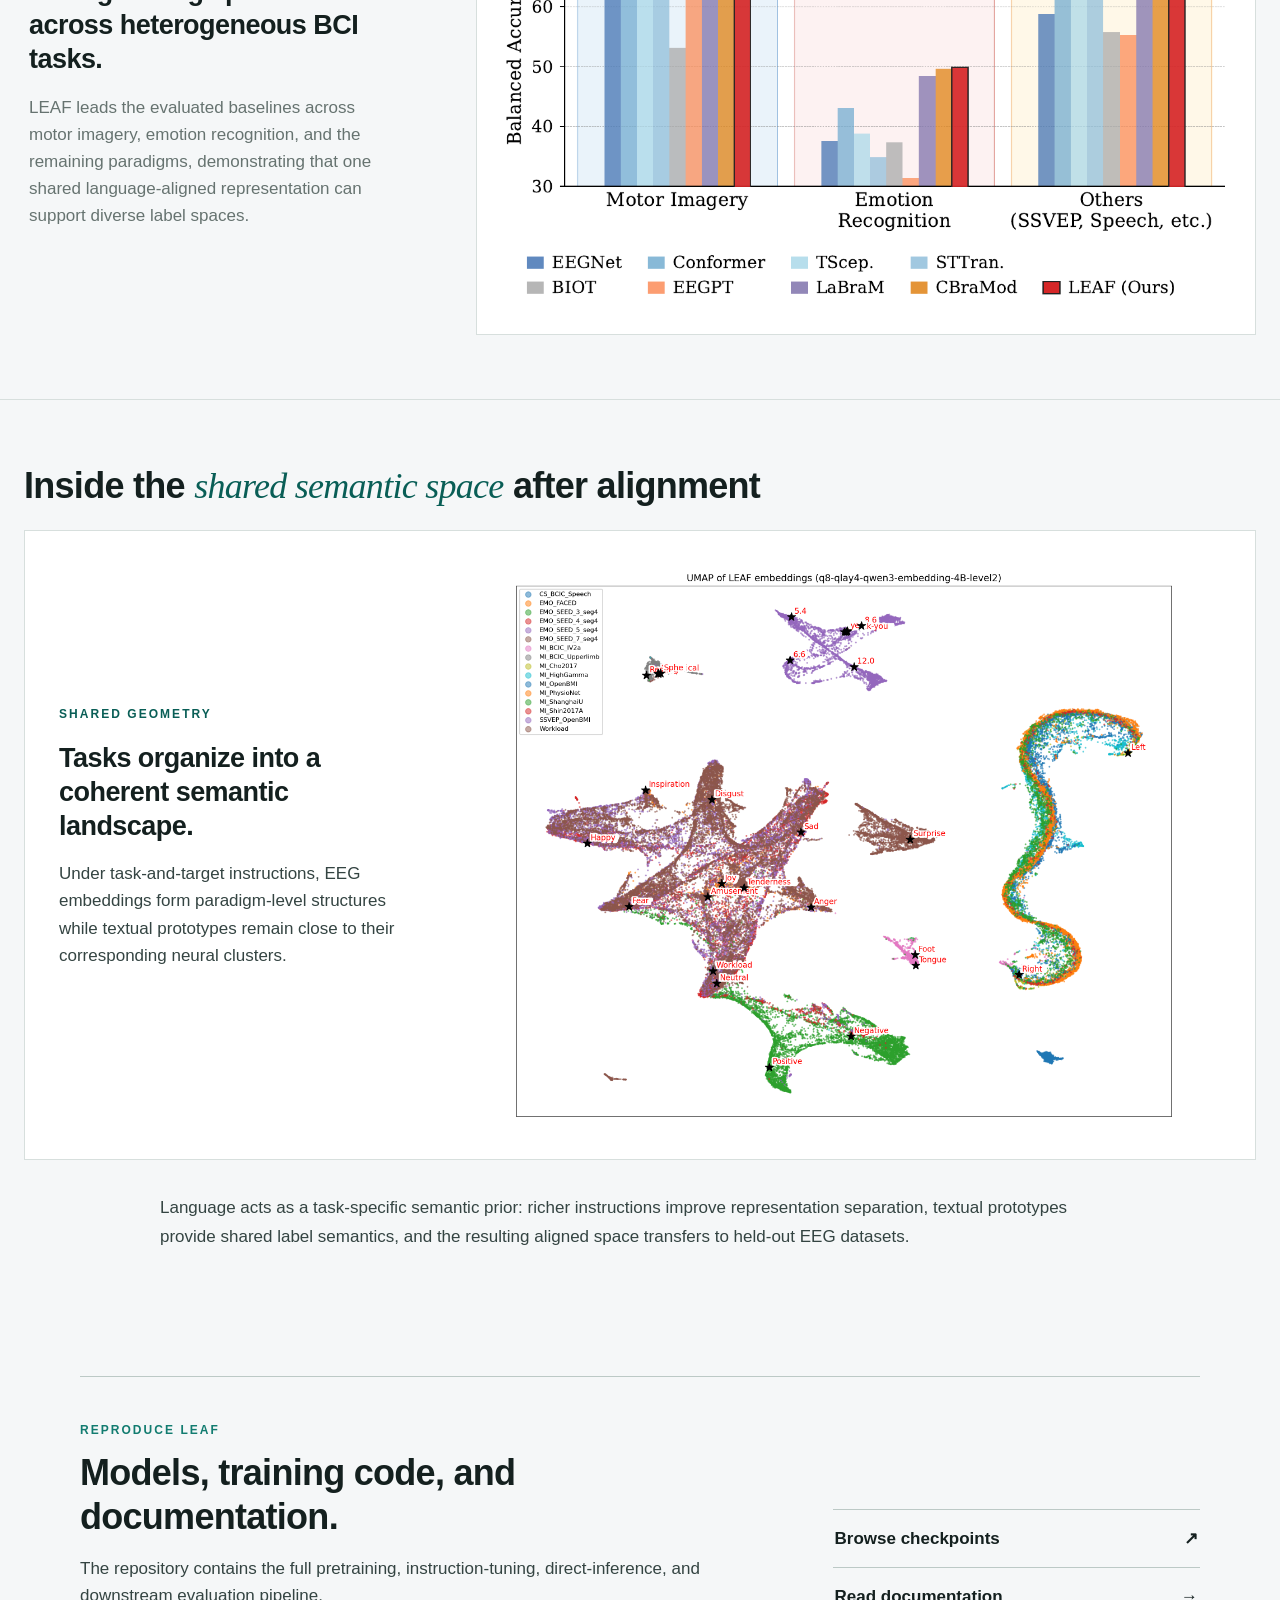
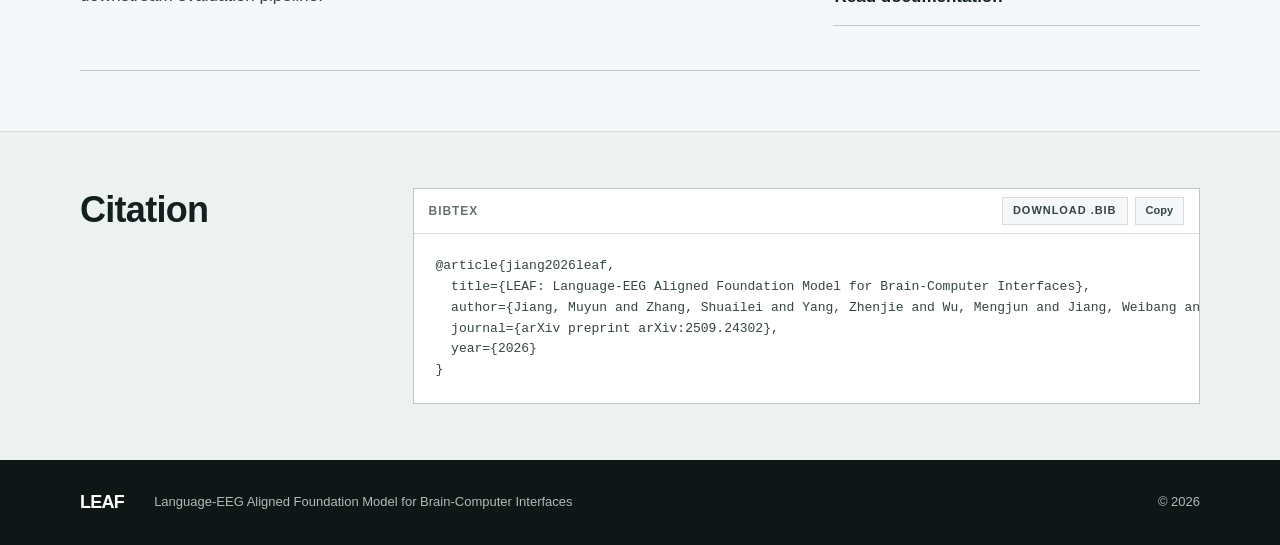
==== commit f2ac4411: "fix public project links" ====
--- a/index.html
+++ b/index.html
@@ -69,11 +69,11 @@
           <svg viewBox="0 0 24 24" aria-hidden="true"><path d="M6 3h8l4 4v14H6z"/><path d="M14 3v5h5M9 13h6M9 17h6"/></svg>
           Paper
         </a>
-        <a class="resource-link primary" href="https://github.com/Jiang-Muyun/LEAF.devel" target="_blank" rel="noreferrer">
+        <a class="resource-link primary" href="https://github.com/Jiang-Muyun/LEAF" target="_blank" rel="noreferrer">
           <svg viewBox="0 0 24 24" aria-hidden="true"><path d="M8.7 18.2c-4.4 1.3-4.4-2.2-6.2-2.7m12.4 5.4v-3.4c0-1 .1-1.4-.5-2 3.2-.4 6.5-1.6 6.5-7A5.5 5.5 0 0 0 19.4 5c.1-.4.6-1.9-.1-3.6 0 0-1.2-.4-3.7 1.4a12.8 12.8 0 0 0-6.8 0C6.2 1 5 1.4 5 1.4 4.3 3 4.8 4.6 4.9 5a5.5 5.5 0 0 0-1.5 3.8c0 5.3 3.3 6.5 6.5 6.9-.4.4-.8 1.1-.8 2.1V21"/></svg>
           Code
         </a>
-        <a class="resource-link" href="https://github.com/Jiang-Muyun/LEAF.devel/releases" target="_blank" rel="noreferrer">
+        <a class="resource-link" href="https://github.com/Jiang-Muyun/LEAF/releases/tag/v1.0" target="_blank" rel="noreferrer">
           <svg viewBox="0 0 24 24" aria-hidden="true"><path d="M4 7h16v12H4zM8 3h8v4H8zM9 12h6M12 9v6"/></svg>
           Checkpoint
         </a>
@@ -248,8 +248,8 @@
           <p>The repository contains the full pretraining, instruction-tuning, direct-inference, and downstream evaluation pipeline.</p>
         </div>
         <div class="release-actions">
-          <a href="https://github.com/Jiang-Muyun/LEAF.devel/releases" target="_blank" rel="noreferrer">Browse checkpoints <span>↗</span></a>
-          <a href="https://github.com/Jiang-Muyun/LEAF.devel/tree/main/LEAF" target="_blank" rel="noreferrer">Read documentation <span>↗</span></a>
+          <a href="https://github.com/Jiang-Muyun/LEAF/releases/tag/v1.0" target="_blank" rel="noreferrer">Browse checkpoints <span>↗</span></a>
+          <a href="docs/">Read documentation <span>→</span></a>
         </div>
       </div>
     </section>
